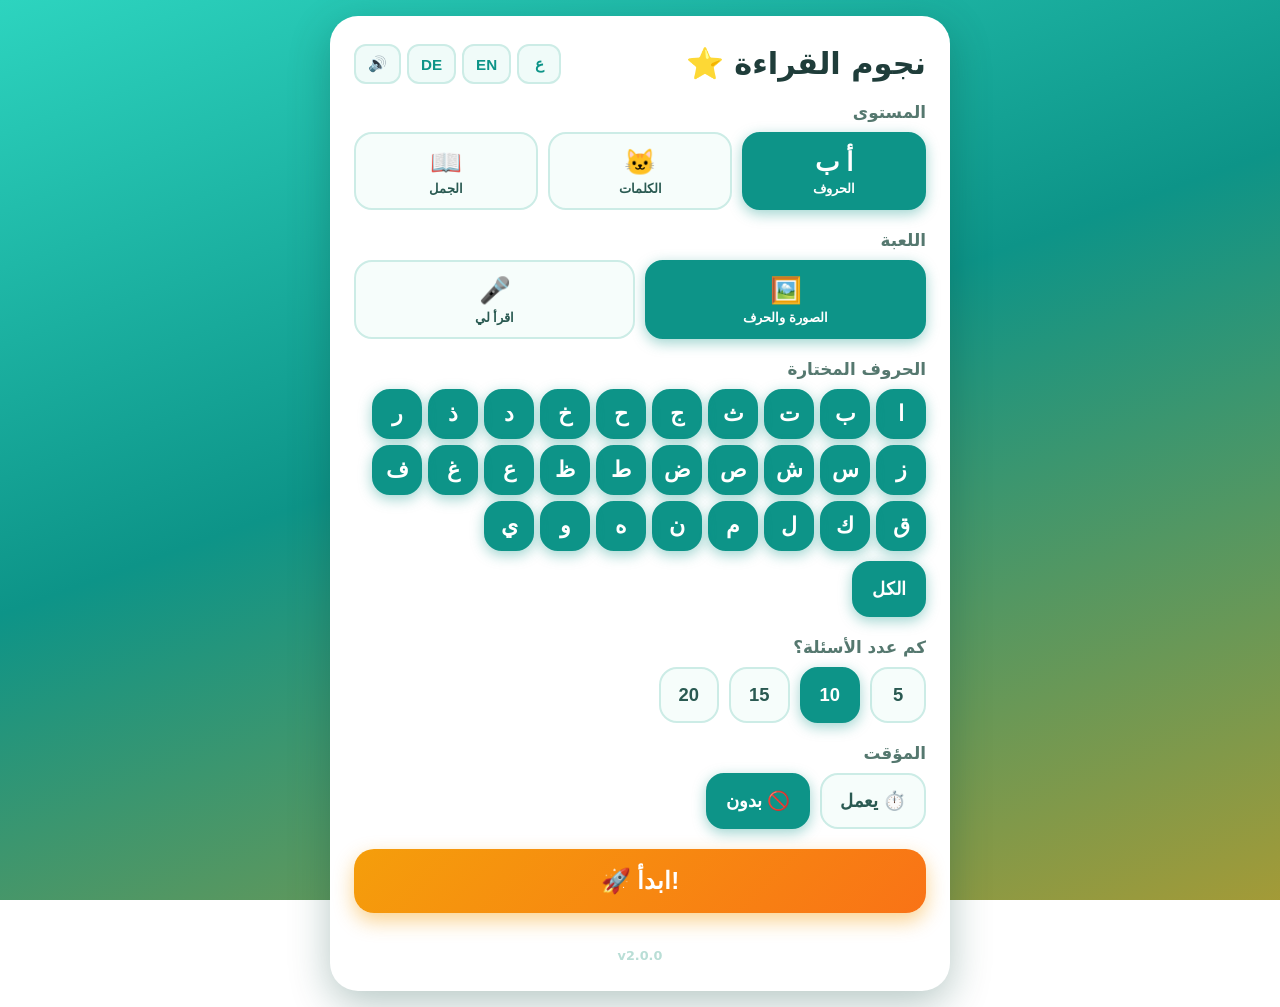
==== index.html @ 9b89e633 "v2.0.0: picture-based redesign — no TTS; levels letters/words/sentences; first-letter picture games;" ====
<!DOCTYPE html>
<html lang="ar" dir="rtl">
<head>
  <meta charset="UTF-8">
  <meta name="viewport" content="width=device-width, initial-scale=1.0, maximum-scale=1.0, user-scalable=no, viewport-fit=cover">
  <title>Reading Stars</title>
  <link rel="manifest" href="manifest.json">
  <link rel="stylesheet" href="style.css">
  <link rel="icon" href="icon.svg" type="image/svg+xml">
  <link rel="apple-touch-icon" href="icon-192.png">
  <meta name="apple-mobile-web-app-capable" content="yes">
  <meta name="mobile-web-app-capable" content="yes">
  <meta name="apple-mobile-web-app-status-bar-style" content="default">
  <meta name="apple-mobile-web-app-title" content="Reading Stars">
  <meta name="theme-color" content="#0d9488">
</head>
<body>

  <!-- ============ SETUP SCREEN ============ -->
  <section id="screen-setup" class="screen active">
    <div class="card">
      <div class="setup-top">
        <h1 id="t-title">نجوم القراءة ⭐</h1>
        <div class="lang-row" id="lang-row">
          <button class="lang-chip" data-lang="ar" type="button">ع</button>
          <button class="lang-chip" data-lang="en" type="button">EN</button>
          <button class="lang-chip" data-lang="de" type="button">DE</button>
          <button class="lang-chip sound-btn" id="btn-sound" type="button">🔊</button>
        </div>
      </div>

      <div class="setup-group">
        <h2 id="t-level">المستوى</h2>
        <div class="chip-row" id="level-row">
          <button class="chip op-chip" data-level="letters" type="button"><span class="op-sym">أ ب</span><span class="op-name" data-t="lvlLetters">الحروف</span></button>
          <button class="chip op-chip" data-level="words"   type="button"><span class="op-sym">🐱</span><span class="op-name" data-t="lvlWords">الكلمات</span></button>
          <button class="chip op-chip" data-level="sent"    type="button"><span class="op-sym">📖</span><span class="op-name" data-t="lvlSent">الجمل</span></button>
        </div>
      </div>

      <div class="setup-group">
        <h2 id="t-mode">اللعبة</h2>
        <div class="chip-row" id="mode-row">
          <button class="chip op-chip" data-mode="match" type="button"><span class="op-sym">🖼️</span><span class="op-name" data-t="modeMatch">الصورة والحرف</span></button>
          <button class="chip op-chip" data-mode="build" type="button"><span class="op-sym">🧩</span><span class="op-name" data-t="modeBuild">رتّب</span></button>
          <button class="chip op-chip" data-mode="read"  type="button"><span class="op-sym">🎤</span><span class="op-name" data-t="modeRead">اقرأ لي</span></button>
        </div>
      </div>

      <div class="setup-group" id="letters-group">
        <h2 id="t-letters">الحروف المختارة</h2>
        <div class="chip-row letters" id="letters-row" dir="rtl"></div>
        <button class="chip all-chip" id="btn-all" type="button">الكل</button>
      </div>

      <div class="setup-group">
        <h2 id="t-count">كم عدد الأسئلة؟</h2>
        <div class="chip-row" id="count-row"></div>
      </div>

      <div class="setup-group" id="timer-group">
        <h2 id="t-timer">المؤقت</h2>
        <div class="chip-row" id="timer-row">
          <button class="chip" data-timed="1" type="button" data-t="timerOn">⏱️ يعمل</button>
          <button class="chip" data-timed="0" type="button" data-t="timerOff">🚫 بدون</button>
        </div>
      </div>

      <button id="btn-start" class="big-btn" type="button" disabled>!ابدأ 🚀</button>
      <p id="setup-hint" class="hint"></p>
      <p class="version" id="app-version" dir="ltr"></p>
    </div>
  </section>

  <!-- ============ QUIZ SCREEN ============ -->
  <section id="screen-quiz" class="screen">
    <div class="quiz-wrap">
      <div class="quiz-top">
        <button id="btn-quit" class="quit-btn" type="button">✕</button>
        <div class="progress-text" id="progress-text" dir="ltr">1 / 10</div>
        <div class="score-pill" id="score-pill" dir="ltr">⭐ 0</div>
      </div>

      <div class="timebar-row" id="timebar-row" dir="ltr">
        <div class="timebar-track"><div class="timebar" id="timebar"></div></div>
        <div class="time-left" id="time-left">15</div>
      </div>

      <div class="question-area">
        <div class="instruction" id="instruction"></div>
        <div class="prompt-row">
          <div class="prompt" id="prompt" dir="rtl"></div>
        </div>
        <div class="built" id="built" dir="rtl" hidden></div>
        <div class="feedback" id="feedback"></div>
      </div>

      <div class="cards" id="cards" dir="rtl"></div>

      <div class="builder" id="builder" hidden>
        <div class="tiles" id="tiles" dir="rtl"></div>
      </div>

      <div class="grade" id="grade" hidden dir="ltr">
        <button id="btn-bad" class="grade-btn bad" type="button">✗</button>
        <button id="btn-good" class="grade-btn good" type="button">✓</button>
      </div>
    </div>
  </section>

  <!-- ============ RESULTS SCREEN ============ -->
  <section id="screen-results" class="screen">
    <div class="card results-card">
      <div class="stars" id="stars">⭐⭐⭐</div>
      <h1 id="t-score">نتيجتك</h1>
      <div class="final-score" id="final-score" dir="ltr">850 <span class="of-1000">/ 1000</span></div>
      <div class="sub-score" id="sub-score" dir="ltr">✓ 9 / 10</div>
      <div class="best-line" id="best-line"></div>
      <p class="cheer" id="cheer"></p>

      <div class="missed" id="missed-wrap" hidden>
        <h2 id="t-review">راجع هذه</h2>
        <ul id="missed-list" dir="rtl"></ul>
      </div>

      <button id="btn-again" class="big-btn" type="button">العب مرة أخرى 🔁</button>
      <button id="btn-settings" class="big-btn secondary" type="button">غيّر الإعدادات ⚙️</button>
    </div>
  </section>

  <script src="app.js"></script>
</body>
</html>
---- style.css ----
/* ============ base ============ */
* { box-sizing: border-box; -webkit-tap-highlight-color: transparent; touch-action: manipulation; }
html, body { height: 100%; margin: 0; }
body {
  font-family: -apple-system, "Geeza Pro", "Segoe UI", system-ui, sans-serif;
  background: linear-gradient(160deg, #2dd4bf 0%, #0d9488 45%, #f59e0b 130%);
  background-attachment: fixed;
  color: #1f3d3a;
  user-select: none;
  -webkit-user-select: none;
}

.screen { display: none; min-height: 100dvh; padding: max(16px, env(safe-area-inset-top)) 16px max(16px, env(safe-area-inset-bottom)); align-items: center; justify-content: center; }
.screen.active { display: flex; }

.card {
  background: #ffffff;
  border-radius: 28px;
  padding: 28px 24px;
  width: 100%;
  max-width: 620px;
  box-shadow: 0 12px 40px rgba(9, 70, 60, .3);
}

h1 { font-size: 1.9rem; margin: 0; }
h2 { font-size: 1.05rem; margin: 0 0 10px; color: #55786f; font-weight: 600; }

/* ============ setup ============ */
.setup-top { display: flex; align-items: center; justify-content: space-between; margin-bottom: 18px; gap: 10px; }
.lang-row { display: flex; gap: 6px; }
.lang-chip {
  border: 2px solid #ccece6; background: #f0fbf9; color: #0d9488;
  border-radius: 12px; padding: 8px 12px; font-size: .95rem; font-weight: 700; cursor: pointer;
  min-width: 44px; min-height: 40px;
}
.lang-chip.selected { background: #0d9488; border-color: #0d9488; color: #fff; }

.setup-group { margin-bottom: 20px; }
.chip-row { display: flex; flex-wrap: wrap; gap: 10px; }

.chip {
  border: 2.5px solid #ccece6; background: #f6fdfb; color: #2a5a52;
  border-radius: 18px; padding: 12px 18px; font-size: 1.15rem; font-weight: 700;
  cursor: pointer; min-width: 56px; min-height: 56px;
  transition: transform .08s, background .15s, border-color .15s;
}
.chip:active { transform: scale(.94); }
.chip.selected { background: #0d9488; border-color: #0d9488; color: #fff; box-shadow: 0 4px 14px rgba(13, 148, 136, .4); }

.op-chip { display: flex; flex-direction: column; align-items: center; gap: 2px; flex: 1; min-width: 108px; }
.op-chip[hidden] { display: none; }
.op-sym { font-size: 1.6rem; line-height: 1.3; }
.op-name { font-size: .82rem; font-weight: 600; }

.chip-row.letters { gap: 6px; }
.chip-row.letters .chip { min-width: 50px; min-height: 50px; padding: 8px; flex: 0 0 auto; font-size: 1.4rem; }
.all-chip { margin-top: 10px; }
.hk { font-size: 1.5rem; line-height: 1.6; }

.big-btn {
  display: block; width: 100%; margin-top: 8px;
  background: linear-gradient(135deg, #f59e0b, #f97316);
  color: #fff; border: none; border-radius: 20px;
  padding: 18px; font-size: 1.5rem; font-weight: 800; cursor: pointer;
  box-shadow: 0 8px 20px rgba(245, 158, 11, .45);
  transition: transform .08s, opacity .15s;
}
.big-btn:active { transform: scale(.97); }
.big-btn:disabled { opacity: .4; box-shadow: none; cursor: default; }
.big-btn.secondary { background: #e7f8f4; color: #0d9488; box-shadow: none; margin-top: 12px; font-size: 1.2rem; padding: 14px; }

.hint { text-align: center; color: #7ba39a; font-size: .9rem; min-height: 1.2em; margin: 12px 0 0; }
.version { text-align: center; color: #b9ded6; font-size: .8rem; font-weight: 600; margin: 6px 0 0; }

/* ============ quiz ============ */
.quiz-wrap { width: 100%; max-width: 560px; display: flex; flex-direction: column; gap: 14px; height: 100%; max-height: 900px; }

.quiz-top { display: flex; align-items: center; justify-content: space-between; gap: 12px; }
.quit-btn {
  background: rgba(255, 255, 255, .25); color: #fff; border: none;
  width: 44px; height: 44px; border-radius: 14px; font-size: 1.2rem; cursor: pointer;
}
.progress-text { color: #fff; font-size: 1.2rem; font-weight: 800; letter-spacing: .5px; }
.score-pill { background: rgba(255, 255, 255, .25); color: #fff; font-weight: 800; border-radius: 14px; padding: 10px 16px; font-size: 1.1rem; }

.timebar-row { display: flex; align-items: center; gap: 12px; }
.timebar-row[hidden] { display: none; }
.timebar-track { flex: 1; height: 22px; border-radius: 12px; background: rgba(255, 255, 255, .3); overflow: hidden; }
.timebar { height: 100%; width: 100%; border-radius: 12px; background: #3ddc84; transition: width .1s linear, background .3s; }
.timebar.warn { background: #ffc542; }
.timebar.danger { background: #ff5c72; }
.time-left { color: #fff; font-weight: 800; font-size: 1.35rem; min-width: 2.2ch; text-align: center; font-variant-numeric: tabular-nums; }

.question-area {
  background: #fff; border-radius: 24px; padding: 18px 16px;
  text-align: center; box-shadow: 0 10px 30px rgba(9, 70, 60, .25);
}
.instruction { font-size: 1.05rem; font-weight: 700; color: #55786f; margin-bottom: 6px; }
.prompt-row { display: flex; align-items: center; justify-content: center; gap: 14px; }
.say-btn {
  border: none; background: #e7f8f4; color: #0d9488;
  width: 74px; height: 74px; border-radius: 50%; font-size: 2.2rem; cursor: pointer;
  box-shadow: 0 4px 12px rgba(13, 148, 136, .3);
  transition: transform .08s;
  flex: 0 0 auto;
}
.say-btn:active { transform: scale(.9); }
.say-btn[hidden] { display: none; }
.prompt { font-size: clamp(2.6rem, 9vw, 4rem); font-weight: 800; line-height: 1.9; min-height: 1em; }
.prompt.emoji { font-size: clamp(3.4rem, 11vw, 5rem); line-height: 1.3; }
.prompt.read-big { font-size: clamp(3.2rem, 11vw, 5rem); }
.prompt.sent { font-size: clamp(1.8rem, 6vw, 2.6rem); line-height: 2.1; }
.built {
  margin: 12px auto 0; min-height: 76px; max-width: 340px;
  background: #f0fbf9; border: 3px dashed #99dcd2; border-radius: 18px;
  font-size: 2.6rem; font-weight: 800; color: #0d9488; line-height: 1.8;
  display: flex; align-items: center; justify-content: center;
}
.built[hidden] { display: none; }
.built.ok { background: #e2fbe9; border-color: #3ddc84; border-style: solid; color: #1da75c; animation: pop .35s; }
.built.no { background: #ffe6ea; border-color: #ff5c72; border-style: solid; color: #e0284a; animation: shake .4s; }
.feedback { min-height: 1.6em; font-size: 1.25rem; font-weight: 800; margin-top: 8px; color: #55786f; }
.feedback.good { color: #1da75c; }
.feedback.bad { color: #e0284a; }

@keyframes pop { 40% { transform: scale(1.12); } }
@keyframes shake { 20%, 60% { transform: translateX(-8px); } 40%, 80% { transform: translateX(8px); } }

/* answer cards */
.cards { display: grid; grid-template-columns: repeat(2, 1fr); gap: 10px; margin-top: auto; }
.cards[hidden] { display: none; }
.cards.grid3 { grid-template-columns: repeat(3, 1fr); }
.acard {
  border: none; border-radius: 20px; background: #fff; color: #1f3d3a;
  font-size: clamp(1.9rem, 6vw, 2.6rem); font-weight: 800; line-height: 1.9;
  padding: 8px; min-height: clamp(74px, 12dvh, 110px);
  cursor: pointer; box-shadow: 0 4px 12px rgba(9, 70, 60, .22);
  transition: transform .06s;
}
.acard:active { transform: scale(.93); }
.acard.right { background: #3ddc84; color: #fff; animation: pop .35s; }
.acard.wrong { background: #ff5c72; color: #fff; animation: shake .4s; }
.cards.emoji-cards .acard { font-size: clamp(2.6rem, 8vw, 3.6rem); line-height: 1.3; }

/* word builder tiles */
.builder { margin-top: auto; }
.builder[hidden] { display: none; }
.tiles { display: flex; flex-wrap: wrap; gap: 10px; justify-content: center; }
.tile {
  border: none; border-radius: 16px; background: #fff; color: #1f3d3a;
  font-size: 2rem; font-weight: 800; min-width: 64px; min-height: 64px;
  cursor: pointer; box-shadow: 0 4px 12px rgba(9, 70, 60, .22);
  transition: transform .06s, opacity .15s;
}
.tile:active { transform: scale(.9); }
.tile:disabled { opacity: .25; }
.tile-word { font-size: 1.5rem; padding: 8px 16px; line-height: 1.9; }
.tile-back { background: #ffe9d6; color: #e07b1d; }
.built.sent-built { font-size: 1.7rem; max-width: 100%; padding: 8px 14px; line-height: 2; }

/* parent grading */
.grade { display: flex; gap: 14px; margin-top: auto; }
.grade[hidden] { display: none; }
.grade-btn {
  flex: 1; border: none; border-radius: 22px; font-size: 2.6rem; font-weight: 800;
  min-height: 96px; cursor: pointer; color: #fff;
  box-shadow: 0 6px 16px rgba(9, 70, 60, .25);
  transition: transform .07s;
}
.grade-btn:active { transform: scale(.95); }
.grade-btn.good { background: #3ddc84; }
.grade-btn.bad { background: #ff5c72; }

/* ============ results ============ */
.results-card { text-align: center; }
.stars { font-size: 3.2rem; letter-spacing: 6px; margin-bottom: 6px; animation: pop .6s; }
.final-score { font-size: 3rem; font-weight: 800; color: #0d9488; margin: 8px 0 2px; }
.of-1000 { font-size: 1.4rem; color: #7ba39a; font-weight: 700; }
.sub-score { font-size: 1.3rem; font-weight: 800; color: #1da75c; margin-bottom: 8px; }
.best-line { font-size: 1.1rem; font-weight: 700; color: #7ba39a; margin-bottom: 8px; }
.best-line.record { color: #e07b1d; font-size: 1.3rem; animation: pop .6s; }
.cheer { font-size: 1.3rem; font-weight: 700; color: #55786f; margin: 0 0 16px; }

.missed { text-align: start; background: #fff7f8; border: 2px solid #ffdbe1; border-radius: 18px; padding: 14px 18px; margin-bottom: 16px; }
.missed h2 { color: #e0284a; }
.missed ul { margin: 0; padding: 0; list-style: none; font-size: 1.5rem; font-weight: 700; line-height: 2.1; color: #2a5a52; cursor: pointer; }
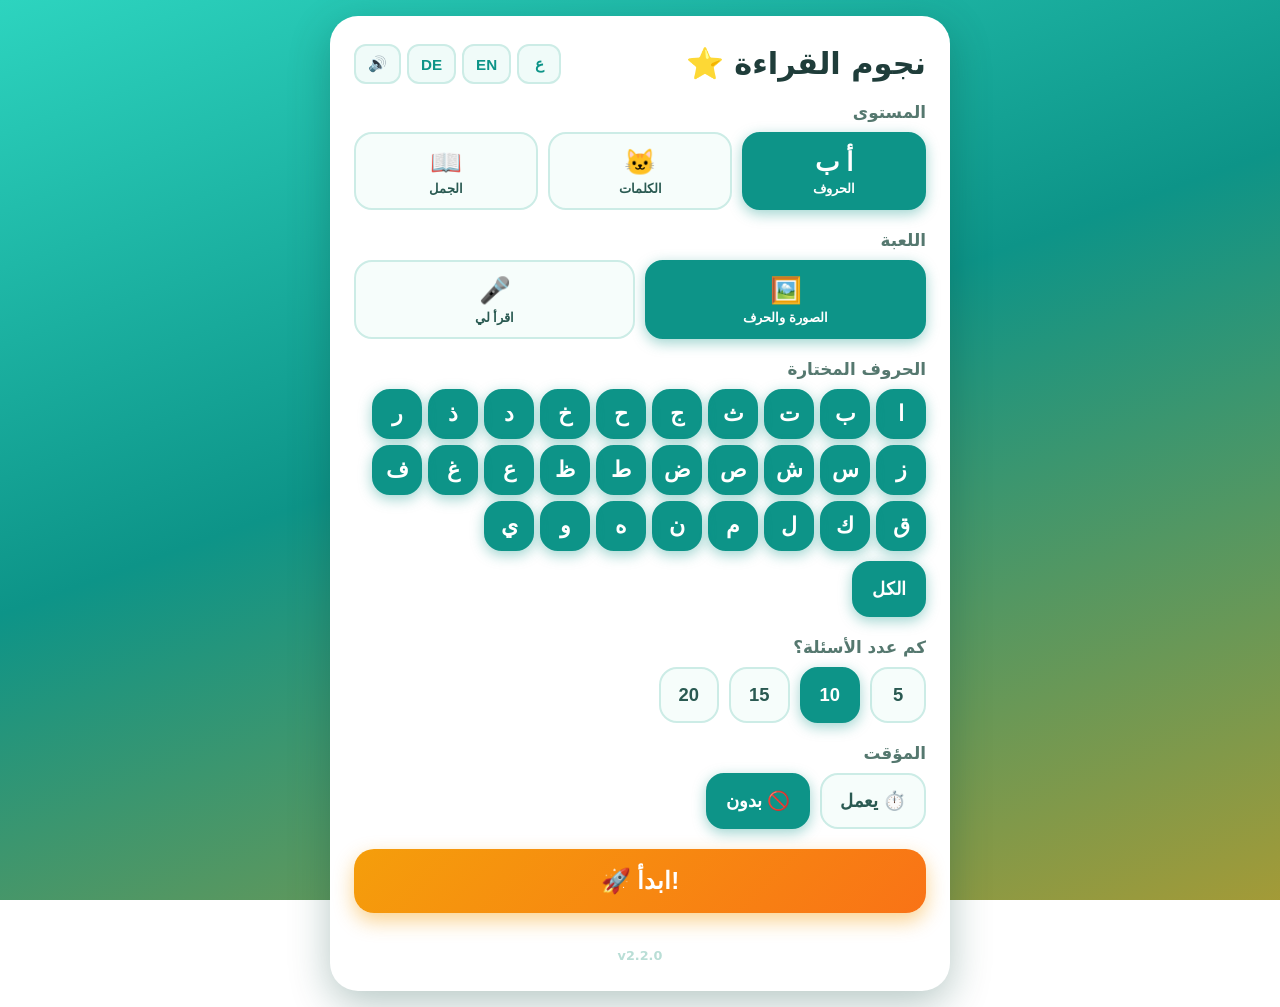
==== commit 34ef9bbd: "v2.2.0: drag-to-connect words with pictures, drag-to-order sentence words Co-Authored-By: Claude Fab" ====
--- a/index.html
+++ b/index.html
@@ -42,6 +42,7 @@
         <h2 id="t-mode">اللعبة</h2>
         <div class="chip-row" id="mode-row">
           <button class="chip op-chip" data-mode="match" type="button"><span class="op-sym">🖼️</span><span class="op-name" data-t="modeMatch">الصورة والحرف</span></button>
+          <button class="chip op-chip" data-mode="connect" type="button"><span class="op-sym">🔗</span><span class="op-name" data-t="modeConnect">وصّل</span></button>
           <button class="chip op-chip" data-mode="build" type="button"><span class="op-sym">🧩</span><span class="op-name" data-t="modeBuild">رتّب</span></button>
           <button class="chip op-chip" data-mode="read"  type="button"><span class="op-sym">🎤</span><span class="op-name" data-t="modeRead">اقرأ لي</span></button>
         </div>
@@ -101,6 +102,16 @@
         <div class="tiles" id="tiles" dir="rtl"></div>
       </div>
 
+      <div class="connect" id="connect" hidden dir="rtl">
+        <div class="c-col" id="c-pics"></div>
+        <div class="c-col" id="c-words"></div>
+      </div>
+
+      <div class="order" id="order" hidden>
+        <div class="slots" id="slots" dir="rtl"></div>
+        <div class="pool" id="pool" dir="rtl"></div>
+      </div>
+
       <div class="grade" id="grade" hidden dir="ltr">
         <button id="btn-bad" class="grade-btn bad" type="button">✗</button>
         <button id="btn-good" class="grade-btn good" type="button">✓</button>
--- a/style.css
+++ b/style.css
@@ -107,7 +107,7 @@
 .say-btn:active { transform: scale(.9); }
 .say-btn[hidden] { display: none; }
 .prompt { font-size: clamp(2.6rem, 9vw, 4rem); font-weight: 800; line-height: 1.9; min-height: 1em; }
-.prompt.emoji { font-size: clamp(3.4rem, 11vw, 5rem); line-height: 1.3; }
+.prompt.emoji { font-size: clamp(4.2rem, 14vw, 6.5rem); line-height: 1.25; }
 .prompt.read-big { font-size: clamp(3.2rem, 11vw, 5rem); }
 .prompt.sent { font-size: clamp(1.8rem, 6vw, 2.6rem); line-height: 2.1; }
 .built {
@@ -140,7 +140,7 @@
 .acard:active { transform: scale(.93); }
 .acard.right { background: #3ddc84; color: #fff; animation: pop .35s; }
 .acard.wrong { background: #ff5c72; color: #fff; animation: shake .4s; }
-.cards.emoji-cards .acard { font-size: clamp(2.6rem, 8vw, 3.6rem); line-height: 1.3; }
+.cards.emoji-cards .acard { font-size: clamp(3.6rem, 12vw, 5.2rem); line-height: 1.25; min-height: clamp(96px, 16dvh, 150px); }
 
 /* word builder tiles */
 .builder { margin-top: auto; }
@@ -158,6 +158,41 @@
 .tile-back { background: #ffe9d6; color: #e07b1d; }
 .built.sent-built { font-size: 1.7rem; max-width: 100%; padding: 8px 14px; line-height: 2; }
 
+/* connect: words ↔ pictures */
+.connect { display: flex; gap: 12px; margin-top: auto; }
+.connect[hidden] { display: none; }
+.c-col { flex: 1; display: flex; flex-direction: column; gap: 10px; }
+.ccard {
+  background: #fff; border-radius: 18px; min-height: 68px;
+  display: flex; align-items: center; justify-content: center;
+  font-weight: 800; box-shadow: 0 4px 12px rgba(9, 70, 60, .22);
+  padding: 6px 10px;
+}
+.ccard.pic { font-size: 2.7rem; }
+.ccard.word { font-size: 1.55rem; line-height: 1.9; touch-action: none; cursor: grab; color: #1f3d3a; }
+.ccard.paired { background: #e2fbe9; box-shadow: inset 0 0 0 3px #3ddc84; opacity: .85; pointer-events: none; }
+.ccard.wrongflash { animation: shake .4s; background: #ffe6ea; }
+.dragging { opacity: .35; }
+.ghost { position: fixed; z-index: 99; pointer-events: none; opacity: .9; transform: scale(1.06); }
+
+/* order: sentence words into slots */
+.order { display: flex; flex-direction: column; gap: 16px; margin-top: auto; }
+.order[hidden] { display: none; }
+.slots, .pool { display: flex; flex-wrap: wrap; gap: 8px; justify-content: center; }
+.slot {
+  min-width: 78px; min-height: 58px; border: 3px dashed #b5e6de; border-radius: 14px;
+  background: rgba(255, 255, 255, .55); display: flex; align-items: center; justify-content: center;
+  font-weight: 800; font-size: 1.4rem; line-height: 1.9; padding: 4px 12px; color: #0d6e63;
+}
+.slot.filled { border-style: solid; border-color: #0d9488; background: #fff; cursor: pointer; }
+.otile {
+  background: #fff; border-radius: 14px; min-height: 58px; padding: 6px 16px;
+  display: flex; align-items: center; justify-content: center;
+  font-weight: 800; font-size: 1.4rem; line-height: 1.9; color: #1f3d3a;
+  box-shadow: 0 4px 12px rgba(9, 70, 60, .22); touch-action: none; cursor: grab;
+}
+.otile.used { visibility: hidden; }
+
 /* parent grading */
 .grade { display: flex; gap: 14px; margin-top: auto; }
 .grade[hidden] { display: none; }
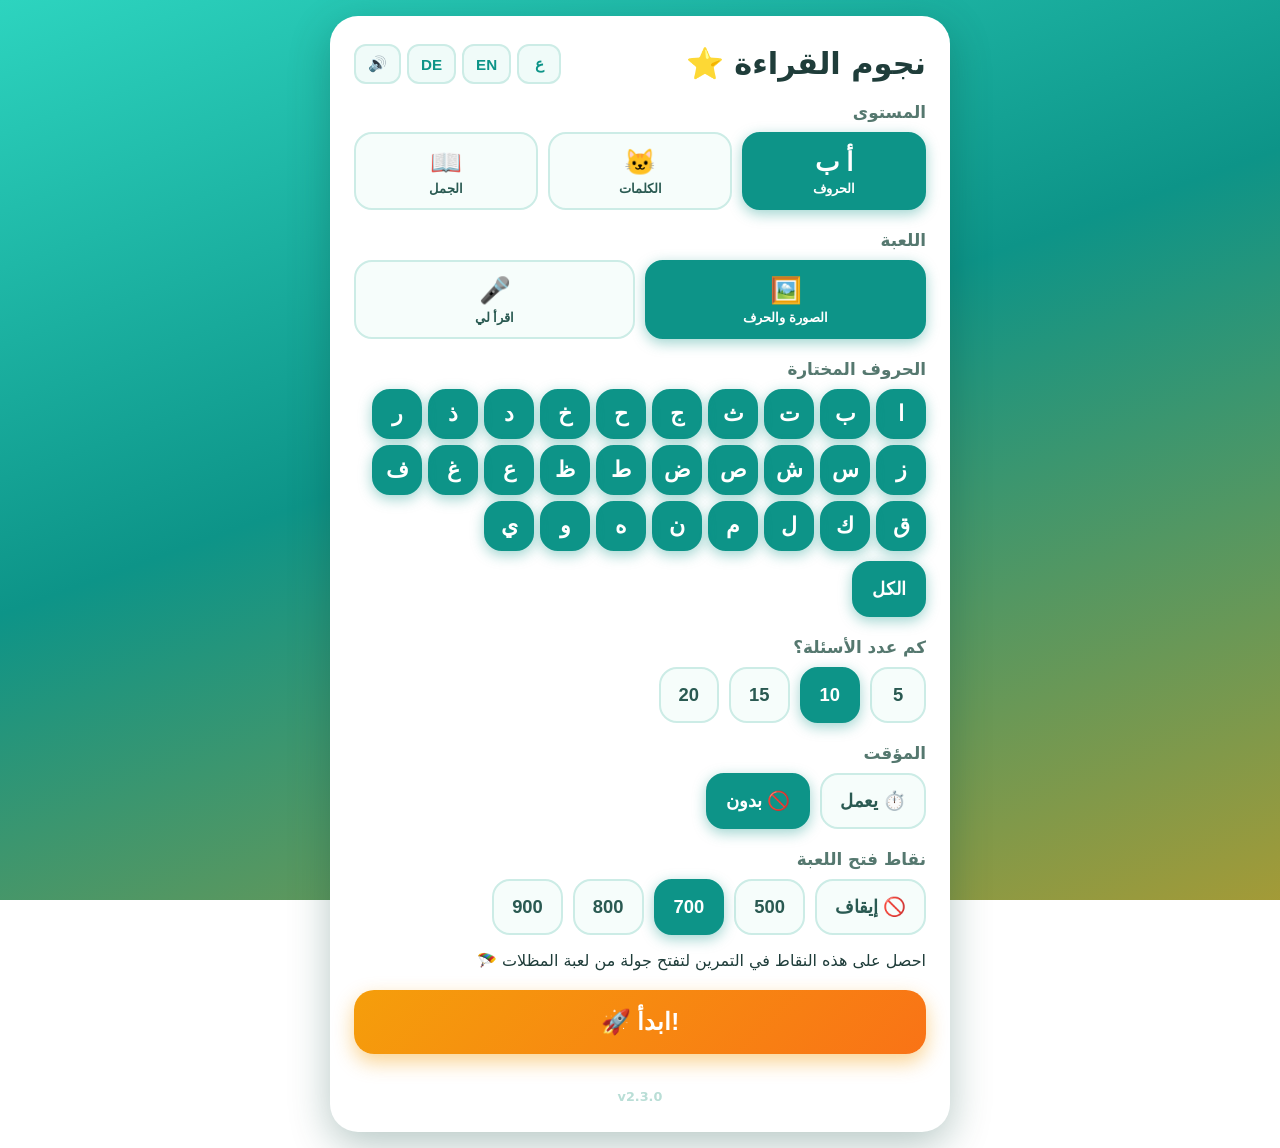
==== commit e3831689: "v2.3.0: Falling Pictures reward game, unlocked by parent-set score threshold Co-Authored-By: Claude " ====
--- a/index.html
+++ b/index.html
@@ -67,6 +67,18 @@
         </div>
       </div>
 
+      <div class="setup-group" id="game-group">
+        <h2 id="t-game">نقاط فتح اللعبة</h2>
+        <div class="chip-row" id="game-row">
+          <button class="chip" data-game="0" type="button" data-t="gameOff">🚫 إيقاف</button>
+          <button class="chip" data-game="500" type="button" dir="ltr">500</button>
+          <button class="chip" data-game="700" type="button" dir="ltr">700</button>
+          <button class="chip" data-game="800" type="button" dir="ltr">800</button>
+          <button class="chip" data-game="900" type="button" dir="ltr">900</button>
+        </div>
+        <p class="group-note" id="game-note"></p>
+      </div>
+
       <button id="btn-start" class="big-btn" type="button" disabled>!ابدأ 🚀</button>
       <p id="setup-hint" class="hint"></p>
       <p class="version" id="app-version" dir="ltr"></p>
@@ -134,8 +146,31 @@
         <ul id="missed-list" dir="rtl"></ul>
       </div>
 
+      <button id="btn-play-game" class="big-btn game-btn" type="button" hidden>🪂</button>
       <button id="btn-again" class="big-btn" type="button">العب مرة أخرى 🔁</button>
       <button id="btn-settings" class="big-btn secondary" type="button">غيّر الإعدادات ⚙️</button>
+    </div>
+  </section>
+
+  <!-- ============ FALLING PICTURES GAME ============ -->
+  <section id="screen-game" class="screen">
+    <div class="game-wrap">
+      <div class="quiz-top">
+        <button id="btn-game-quit" class="quit-btn" type="button">✕</button>
+        <div class="progress-text" id="game-lives" dir="ltr">❤️❤️❤️</div>
+        <div class="score-pill" id="game-score" dir="ltr">🪂 0</div>
+      </div>
+
+      <div class="sky" id="sky">
+        <div class="game-over" id="game-over" hidden>
+          <div class="go-title" id="go-title">انتهت اللعبة! 🪂</div>
+          <div class="go-score" id="go-score" dir="ltr">0</div>
+          <div class="best-line" id="go-best"></div>
+          <button class="big-btn" id="btn-game-done" type="button">OK</button>
+        </div>
+      </div>
+
+      <div class="lkeys" id="game-letters" dir="rtl"></div>
     </div>
   </section>
 
--- a/style.css
+++ b/style.css
@@ -67,6 +67,8 @@
 }
 .big-btn:active { transform: scale(.97); }
 .big-btn:disabled { opacity: .4; box-shadow: none; cursor: default; }
+.big-btn[hidden] { display: none; }
+.game-btn { background: linear-gradient(135deg, #0d9488, #5ec8f8); box-shadow: 0 8px 20px rgba(13, 148, 136, .45); }
 .big-btn.secondary { background: #e7f8f4; color: #0d9488; box-shadow: none; margin-top: 12px; font-size: 1.2rem; padding: 14px; }
 
 .hint { text-align: center; color: #7ba39a; font-size: .9rem; min-height: 1.2em; margin: 12px 0 0; }
@@ -206,6 +208,40 @@
 .grade-btn.good { background: #3ddc84; }
 .grade-btn.bad { background: #ff5c72; }
 
+/* ============ falling pictures game ============ */
+.game-wrap { width: 100%; max-width: 560px; display: flex; flex-direction: column; gap: 12px; height: 100%; min-height: 90dvh; }
+.sky {
+  position: relative; flex: 1; min-height: 220px;
+  background: linear-gradient(180deg, #7dd3fc 0%, #bae6fd 70%, #86efac 100%);
+  border-radius: 24px; overflow: hidden;
+  box-shadow: inset 0 0 40px rgba(2, 60, 100, .15);
+}
+.fall {
+  position: absolute; display: flex; flex-direction: column; align-items: center; line-height: 1;
+}
+.fall .chute { font-size: 2.2rem; margin-bottom: -6px; }
+.fall .cargo { font-size: 3rem; }
+.fall.boom { animation: boom .4s forwards; font-size: 2.4rem; }
+@keyframes boom { 60% { transform: scale(1.6); opacity: 1; } 100% { transform: scale(2.2); opacity: 0; } }
+.lkeys { display: grid; grid-template-columns: repeat(4, 1fr); gap: 10px; }
+.lkey {
+  border: none; border-radius: 18px; background: #fff; color: #1f3d3a;
+  font-size: 2.1rem; font-weight: 800; min-height: clamp(58px, 9dvh, 80px);
+  cursor: pointer; box-shadow: 0 4px 12px rgba(9, 70, 60, .22);
+  transition: transform .06s;
+}
+.lkey:active { transform: scale(.93); }
+.lkey.wrongflash { animation: shake .4s; background: #ffe6ea; }
+.game-over {
+  position: absolute; inset: 0; display: flex; flex-direction: column; align-items: center; justify-content: center;
+  gap: 10px; background: rgba(8, 62, 56, .85); z-index: 5; padding: 20px; text-align: center;
+}
+.game-over[hidden] { display: none; }
+.go-title { color: #fff; font-size: 1.7rem; font-weight: 800; }
+.go-score { color: #ffd54a; font-size: 2.6rem; font-weight: 800; }
+.game-over .best-line { color: #d7f5ef; }
+.game-over .big-btn { max-width: 220px; }
+
 /* ============ results ============ */
 .results-card { text-align: center; }
 .stars { font-size: 3.2rem; letter-spacing: 6px; margin-bottom: 6px; animation: pop .6s; }
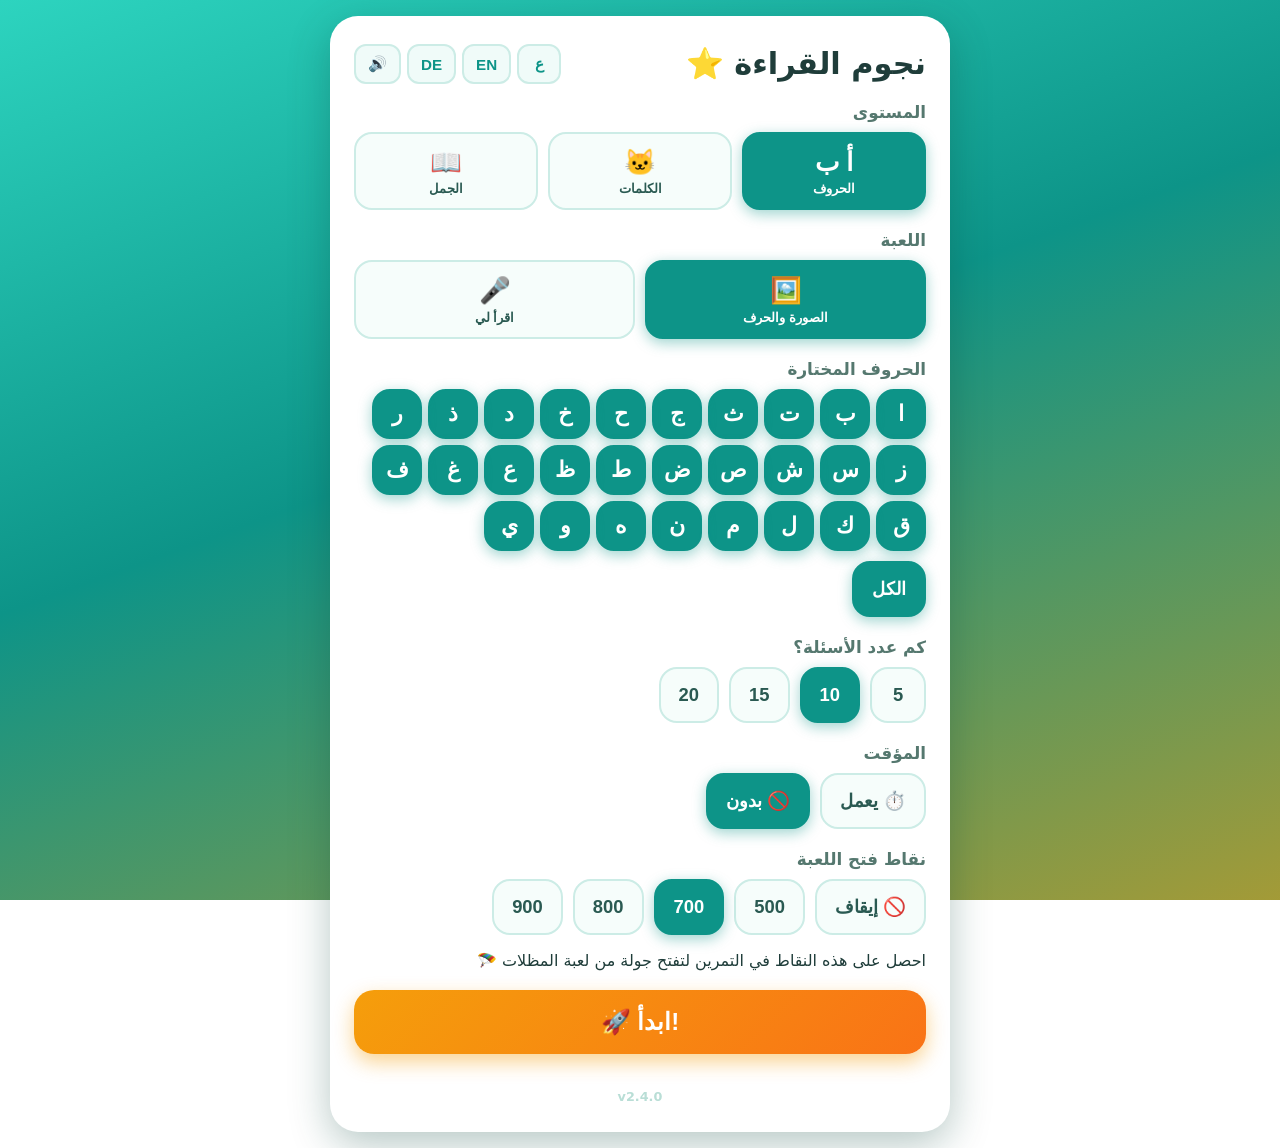
==== commit 4eb8479f: "v2.4.0: game adapts to level — spell-the-word variant for words/sentences levels Co-Authored-By: Cla" ====
--- a/index.html
+++ b/index.html
@@ -170,6 +170,7 @@
         </div>
       </div>
 
+      <div class="game-entry-box" id="game-entry" dir="rtl" hidden>&nbsp;</div>
       <div class="lkeys" id="game-letters" dir="rtl"></div>
     </div>
   </section>
--- a/style.css
+++ b/style.css
@@ -223,7 +223,15 @@
 .fall .cargo { font-size: 3rem; }
 .fall.boom { animation: boom .4s forwards; font-size: 2.4rem; }
 @keyframes boom { 60% { transform: scale(1.6); opacity: 1; } 100% { transform: scale(2.2); opacity: 0; } }
+.game-entry-box {
+  margin: 0 auto; min-height: 58px; min-width: 220px; max-width: 320px;
+  background: #fff; border: 3px dashed #99dcd2; border-radius: 16px;
+  font-size: 2rem; font-weight: 800; color: #0d9488; line-height: 1.8;
+  display: flex; align-items: center; justify-content: center; padding: 4px 16px;
+}
+.game-entry-box[hidden] { display: none; }
 .lkeys { display: grid; grid-template-columns: repeat(4, 1fr); gap: 10px; }
+.lkey:disabled { opacity: .25; }
 .lkey {
   border: none; border-radius: 18px; background: #fff; color: #1f3d3a;
   font-size: 2.1rem; font-weight: 800; min-height: clamp(58px, 9dvh, 80px);
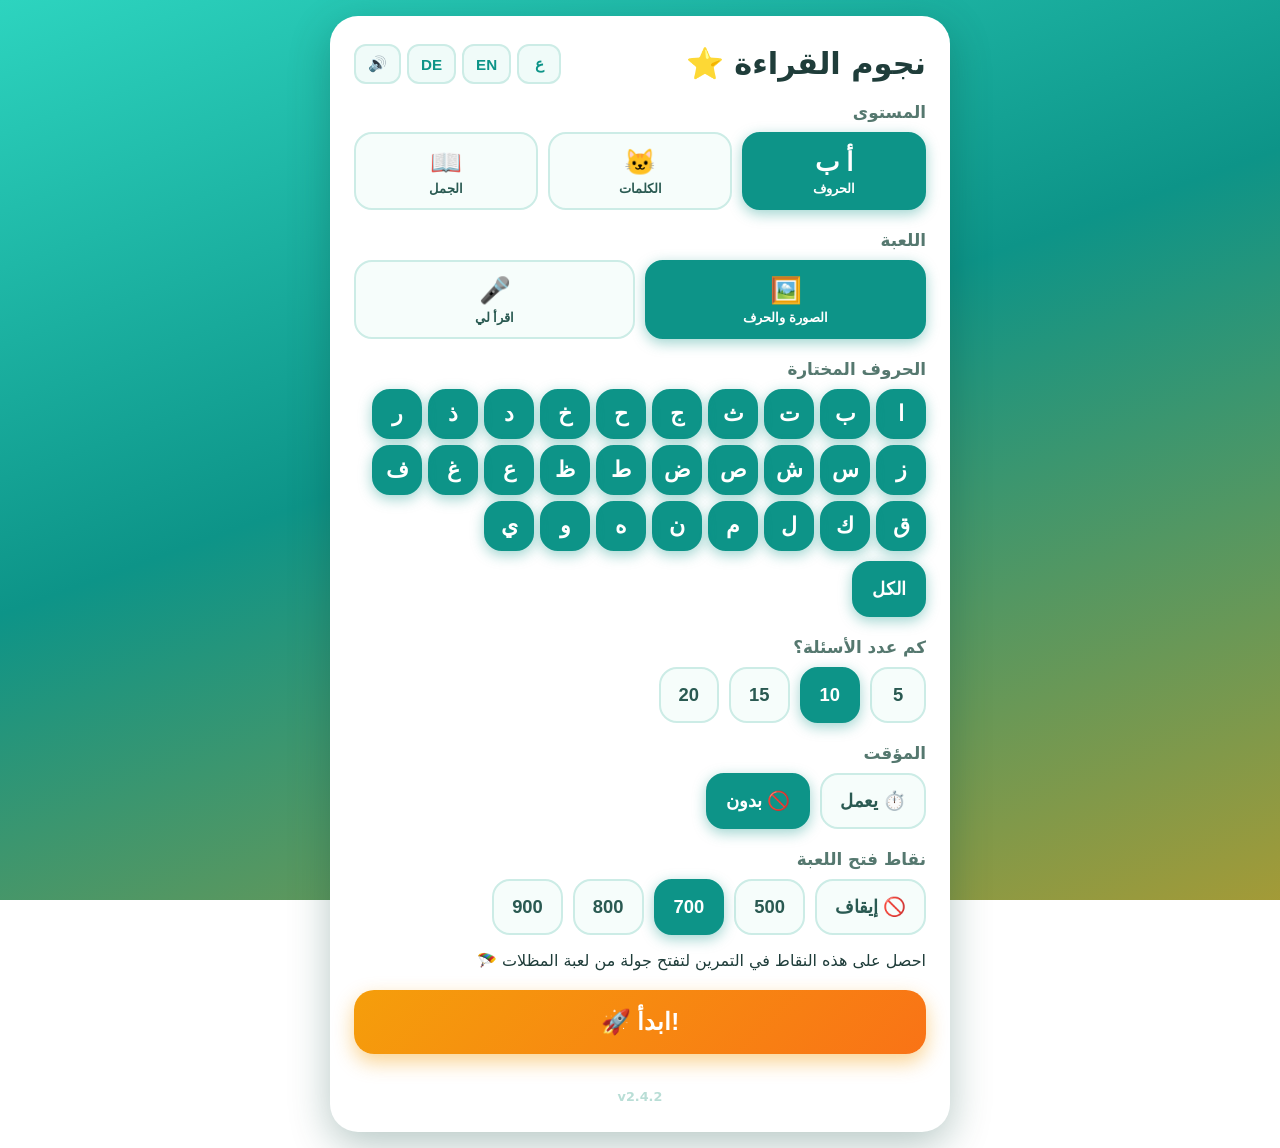
==== commit f81f6b92: "v2.4.2: version-locked asset URLs prevent mixed-cache states; default button label Co-Authored-By: C" ====
--- a/index.html
+++ b/index.html
@@ -5,7 +5,7 @@
   <meta name="viewport" content="width=device-width, initial-scale=1.0, maximum-scale=1.0, user-scalable=no, viewport-fit=cover">
   <title>Reading Stars</title>
   <link rel="manifest" href="manifest.json">
-  <link rel="stylesheet" href="style.css">
+  <link rel="stylesheet" href="style.css?v=2.4.2">
   <link rel="icon" href="icon.svg" type="image/svg+xml">
   <link rel="apple-touch-icon" href="icon-192.png">
   <meta name="apple-mobile-web-app-capable" content="yes">
@@ -146,7 +146,7 @@
         <ul id="missed-list" dir="rtl"></ul>
       </div>
 
-      <button id="btn-play-game" class="big-btn game-btn" type="button" hidden>🪂</button>
+      <button id="btn-play-game" class="big-btn game-btn" type="button" hidden>!العب لعبة المظلات 🪂</button>
       <button id="btn-again" class="big-btn" type="button">العب مرة أخرى 🔁</button>
       <button id="btn-settings" class="big-btn secondary" type="button">غيّر الإعدادات ⚙️</button>
     </div>
@@ -175,6 +175,6 @@
     </div>
   </section>
 
-  <script src="app.js"></script>
+  <script src="app.js?v=2.4.2"></script>
 </body>
 </html>
--- a/style.css
+++ b/style.css
@@ -219,8 +219,8 @@
 .fall {
   position: absolute; display: flex; flex-direction: column; align-items: center; line-height: 1;
 }
-.fall .chute { font-size: 2.2rem; margin-bottom: -6px; }
-.fall .cargo { font-size: 3rem; }
+.fall .chute { font-size: 3rem; margin-bottom: -8px; }
+.fall .cargo { font-size: 4.4rem; }
 .fall.boom { animation: boom .4s forwards; font-size: 2.4rem; }
 @keyframes boom { 60% { transform: scale(1.6); opacity: 1; } 100% { transform: scale(2.2); opacity: 0; } }
 .game-entry-box {
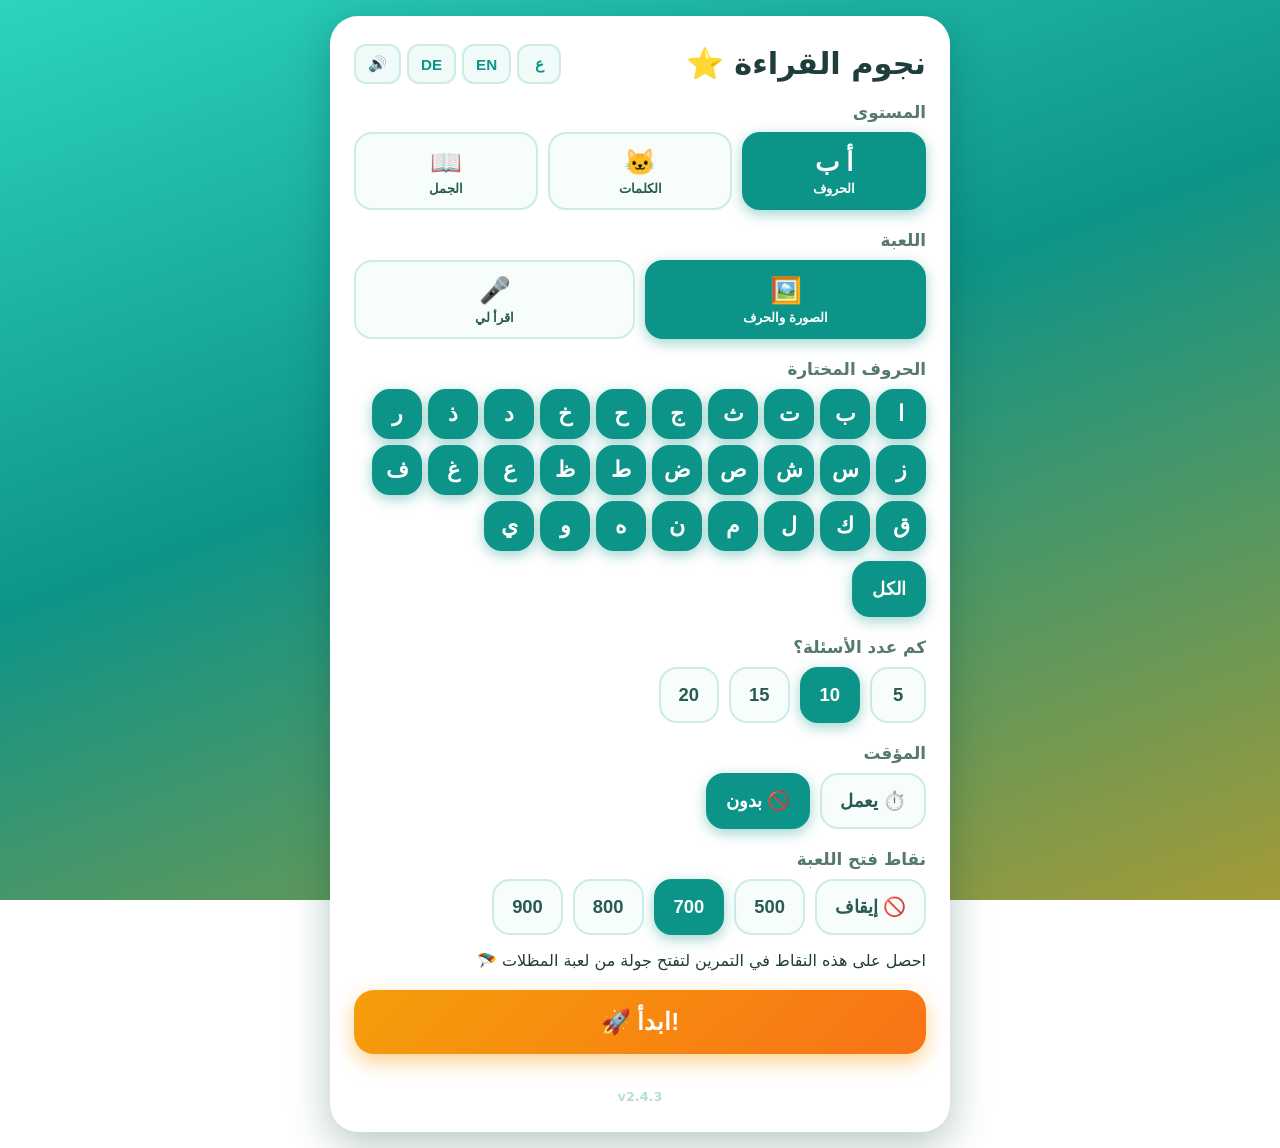
==== commit 0728c9a4: "v2.4.3: spelling game shows only the current word's letters to order Co-Authored-By: Claude Fable 5 " ====
--- a/index.html
+++ b/index.html
@@ -5,7 +5,7 @@
   <meta name="viewport" content="width=device-width, initial-scale=1.0, maximum-scale=1.0, user-scalable=no, viewport-fit=cover">
   <title>Reading Stars</title>
   <link rel="manifest" href="manifest.json">
-  <link rel="stylesheet" href="style.css?v=2.4.2">
+  <link rel="stylesheet" href="style.css?v=2.4.3">
   <link rel="icon" href="icon.svg" type="image/svg+xml">
   <link rel="apple-touch-icon" href="icon-192.png">
   <meta name="apple-mobile-web-app-capable" content="yes">
@@ -175,6 +175,6 @@
     </div>
   </section>
 
-  <script src="app.js?v=2.4.2"></script>
+  <script src="app.js?v=2.4.3"></script>
 </body>
 </html>
--- a/style.css
+++ b/style.css
@@ -231,6 +231,8 @@
 }
 .game-entry-box[hidden] { display: none; }
 .lkeys { display: grid; grid-template-columns: repeat(4, 1fr); gap: 10px; }
+.lkeys.few { display: flex; flex-wrap: wrap; justify-content: center; }
+.lkeys.few .lkey { flex: 0 0 auto; min-width: 74px; padding: 0 20px; }
 .lkey:disabled { opacity: .25; }
 .lkey {
   border: none; border-radius: 18px; background: #fff; color: #1f3d3a;
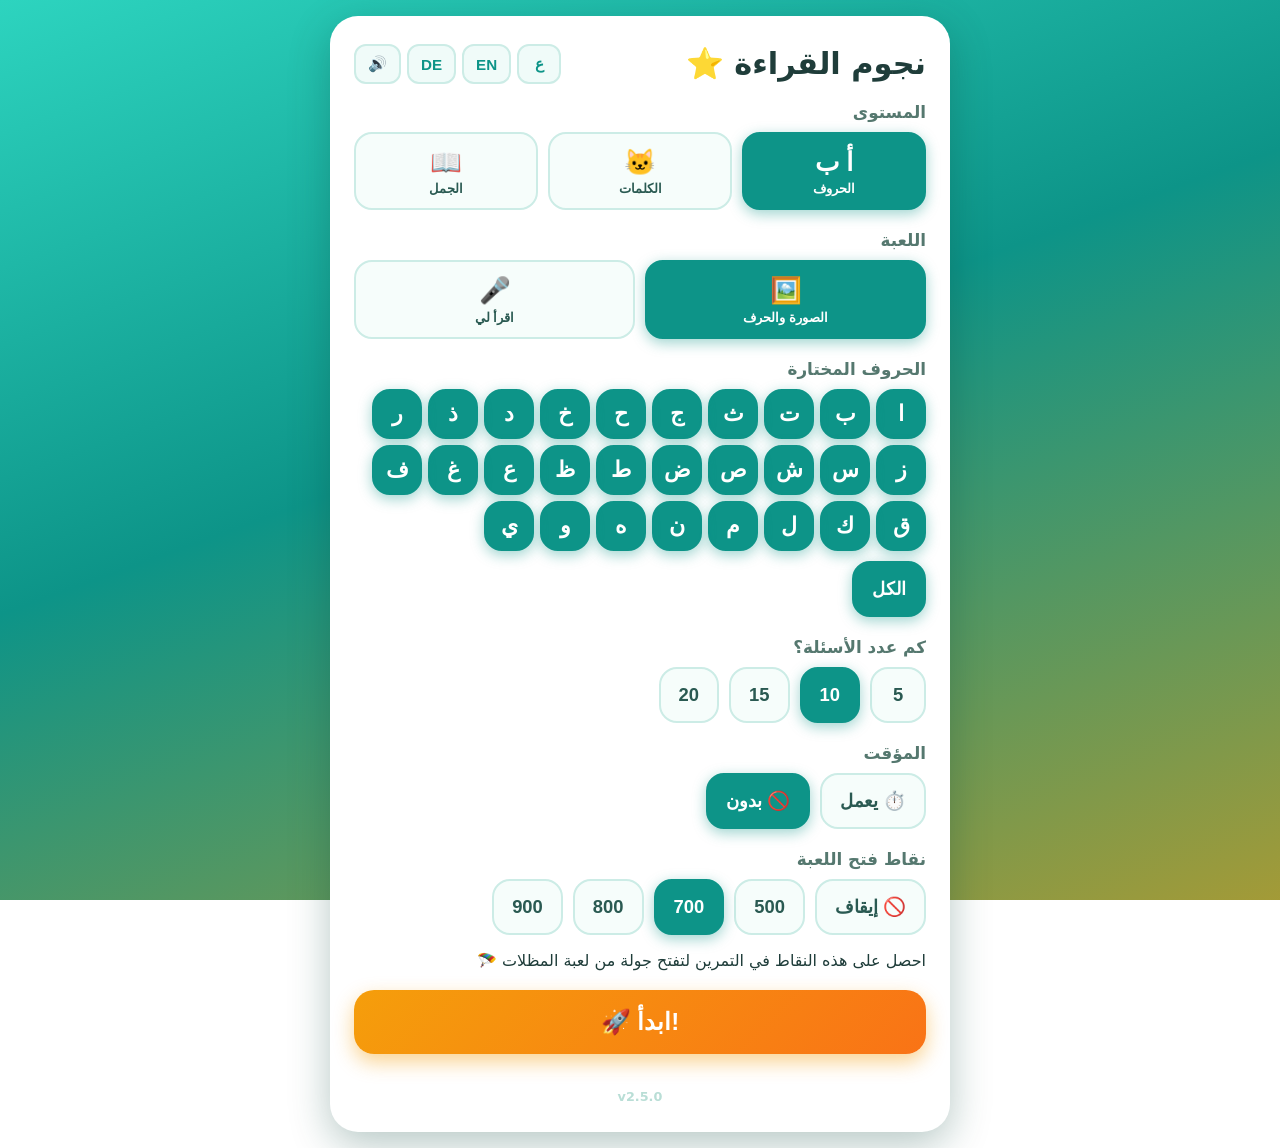
==== commit e25df5d4: "v2.5.0: 100 word-pictures, 100 sentences, short ayahs in read-to-me Co-Authored-By: Claude Fable 5 <" ====
--- a/index.html
+++ b/index.html
@@ -5,7 +5,7 @@
   <meta name="viewport" content="width=device-width, initial-scale=1.0, maximum-scale=1.0, user-scalable=no, viewport-fit=cover">
   <title>Reading Stars</title>
   <link rel="manifest" href="manifest.json">
-  <link rel="stylesheet" href="style.css?v=2.4.3">
+  <link rel="stylesheet" href="style.css?v=2.5.0">
   <link rel="icon" href="icon.svg" type="image/svg+xml">
   <link rel="apple-touch-icon" href="icon-192.png">
   <meta name="apple-mobile-web-app-capable" content="yes">
@@ -175,6 +175,6 @@
     </div>
   </section>
 
-  <script src="app.js?v=2.4.3"></script>
+  <script src="app.js?v=2.5.0"></script>
 </body>
 </html>
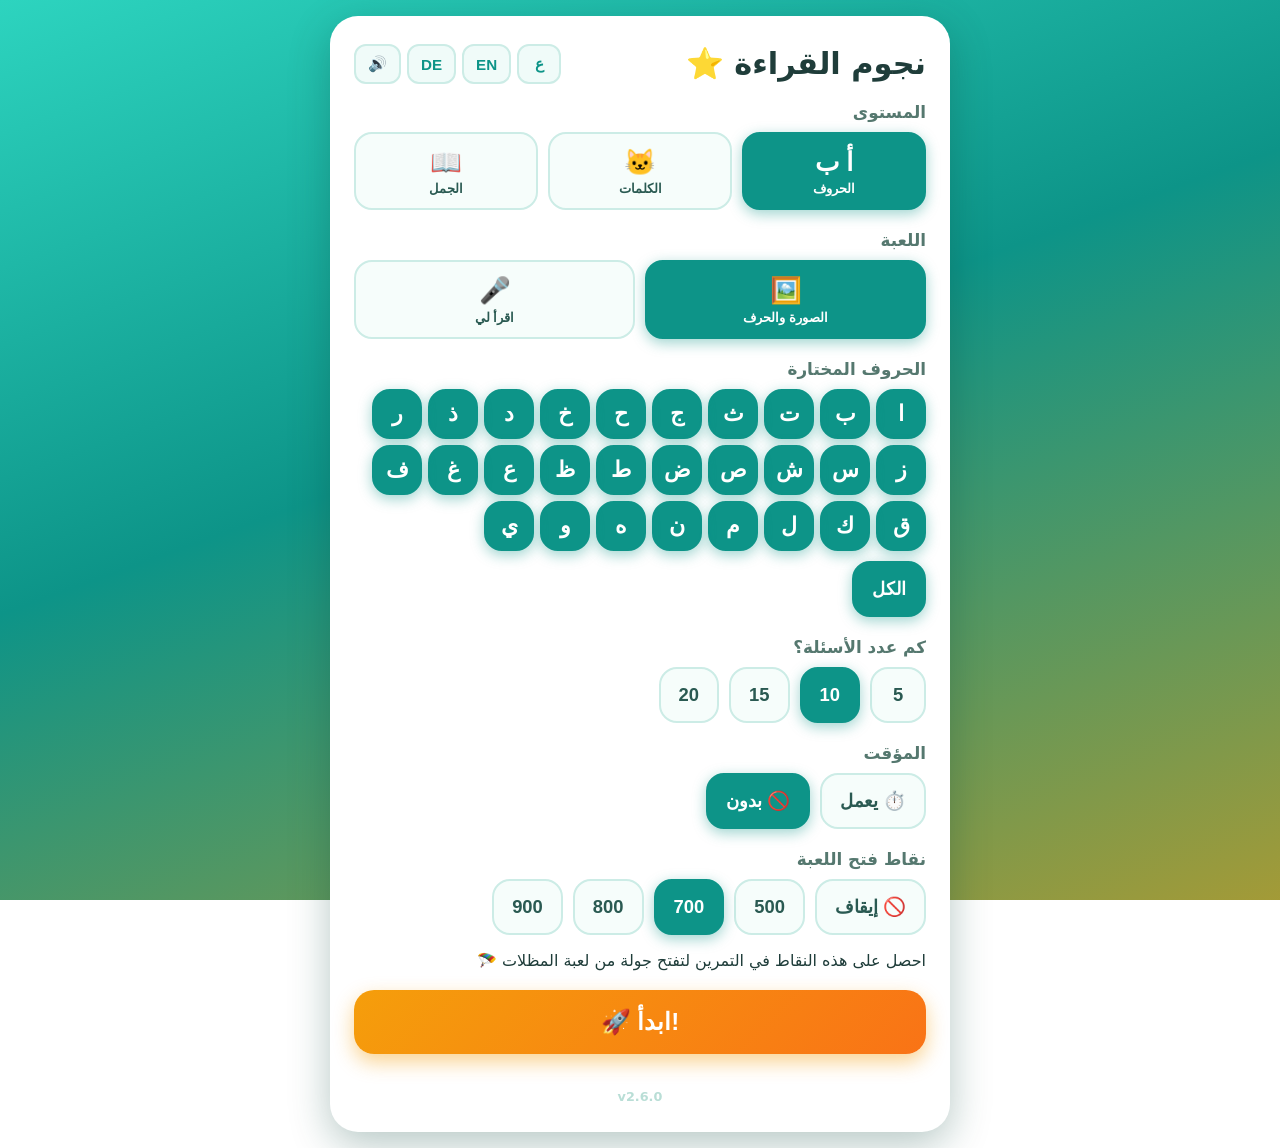
==== commit 81472817: "v2.6.0: missing-letter mode in words level, colors/shapes vocabulary (13 new words) Co-Authored-By: " ====
--- a/index.html
+++ b/index.html
@@ -5,7 +5,7 @@
   <meta name="viewport" content="width=device-width, initial-scale=1.0, maximum-scale=1.0, user-scalable=no, viewport-fit=cover">
   <title>Reading Stars</title>
   <link rel="manifest" href="manifest.json">
-  <link rel="stylesheet" href="style.css?v=2.5.0">
+  <link rel="stylesheet" href="style.css?v=2.6.0">
   <link rel="icon" href="icon.svg" type="image/svg+xml">
   <link rel="apple-touch-icon" href="icon-192.png">
   <meta name="apple-mobile-web-app-capable" content="yes">
@@ -42,6 +42,7 @@
         <h2 id="t-mode">اللعبة</h2>
         <div class="chip-row" id="mode-row">
           <button class="chip op-chip" data-mode="match" type="button"><span class="op-sym">🖼️</span><span class="op-name" data-t="modeMatch">الصورة والحرف</span></button>
+          <button class="chip op-chip" data-mode="missing" type="button"><span class="op-sym">▢</span><span class="op-name" data-t="modeMissing">الحرف الناقص</span></button>
           <button class="chip op-chip" data-mode="connect" type="button"><span class="op-sym">🔗</span><span class="op-name" data-t="modeConnect">وصّل</span></button>
           <button class="chip op-chip" data-mode="build" type="button"><span class="op-sym">🧩</span><span class="op-name" data-t="modeBuild">رتّب</span></button>
           <button class="chip op-chip" data-mode="read"  type="button"><span class="op-sym">🎤</span><span class="op-name" data-t="modeRead">اقرأ لي</span></button>
@@ -175,6 +176,6 @@
     </div>
   </section>
 
-  <script src="app.js?v=2.5.0"></script>
+  <script src="app.js?v=2.6.0"></script>
 </body>
 </html>
--- a/style.css
+++ b/style.css
@@ -112,6 +112,8 @@
 .prompt.emoji { font-size: clamp(4.2rem, 14vw, 6.5rem); line-height: 1.25; }
 .prompt.read-big { font-size: clamp(3.2rem, 11vw, 5rem); }
 .prompt.sent { font-size: clamp(1.8rem, 6vw, 2.6rem); line-height: 2.1; }
+.missing-pic { font-size: clamp(3rem, 9vw, 4.2rem); line-height: 1.3; }
+.missing-word { font-size: clamp(2.4rem, 8vw, 3.6rem); font-weight: 800; letter-spacing: 2px; margin-top: 6px; }
 .built {
   margin: 12px auto 0; min-height: 76px; max-width: 340px;
   background: #f0fbf9; border: 3px dashed #99dcd2; border-radius: 18px;
